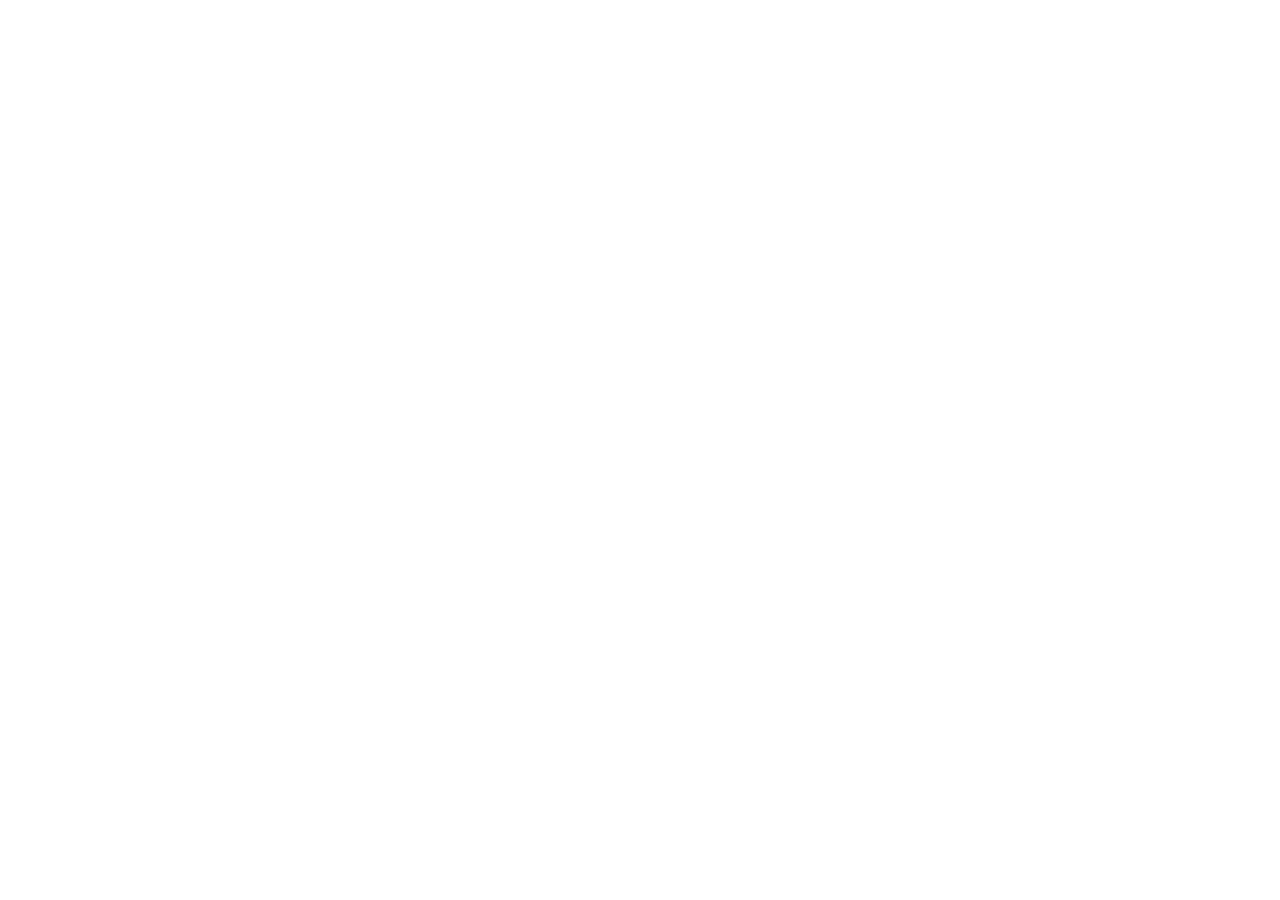
==== main.html @ 59b24998 "Initial commit" ====
<!DOCTYPE html>
<html lang="en">
  <head>
    <meta charset="UTF-8" />
    <meta http-equiv="X-UA-Compatible" content="IE=edge" />
    <meta name="viewport" content="width=device-width, initial-scale=1.0" />
    <title>Digital Clock</title>
    <link rel="stylesheet" href="style.css" class="stylesheet" />
  </head>
  <body>
    <script src="script.js"></script>
  </body>
</html>
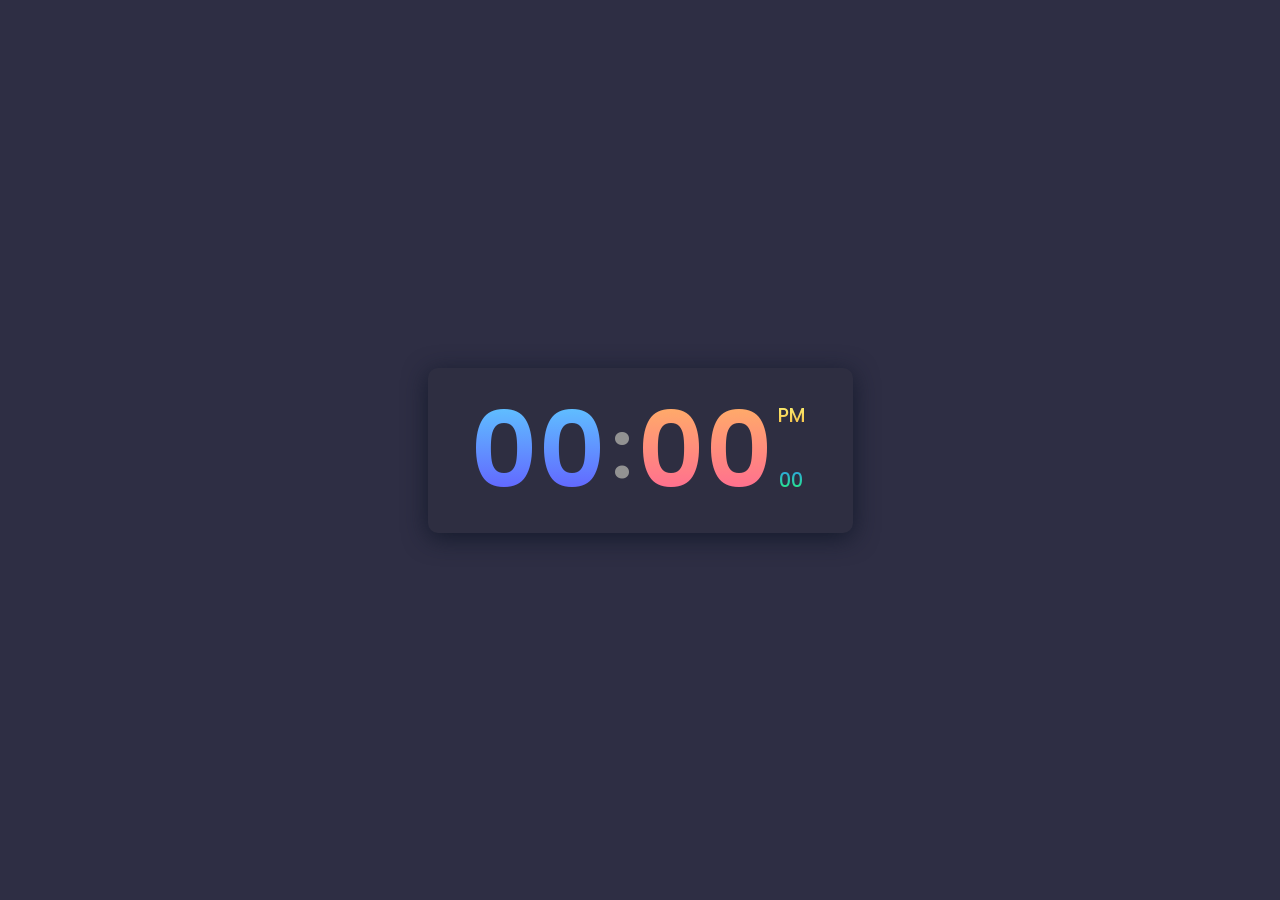
==== commit e92a486e: "Clock structure and style added" ====
--- a/main.html
+++ b/main.html
@@ -6,8 +6,23 @@
     <meta name="viewport" content="width=device-width, initial-scale=1.0" />
     <title>Digital Clock</title>
     <link rel="stylesheet" href="style.css" class="stylesheet" />
+    <link
+      rel="stylesheet"
+      href="https://unicons.iconscout.com/release/v4.0.8/css/line.css"
+    />
   </head>
   <body>
+    <div class="digital-clock">
+      <div class="time">
+        <span class="hour">00</span>
+        <span class="dots">:</span>
+        <span class="minutes">00</span>
+        <div class="right-side">
+          <span class="period">PM</span>
+          <span class="seconds">00</span>
+        </div>
+      </div>
+    </div>
     <script src="script.js"></script>
   </body>
 </html>
--- a/style.css
+++ b/style.css
@@ -0,0 +1,103 @@
+@import url("https://fonts.googleapis.com/css2?family=Poppins:ital,wght@0,100;0,200;0,300;0,400;0,500;0,600;0,700;0,800;0,900;1,100;1,200;1,300;1,400;1,500;1,600;1,700;1,800;1,900&family=Raleway:wght@800&display=swap");
+
+* {
+  margin: 0;
+  padding: 0;
+  box-sizing: border-box;
+  font-family: "Poppins", sans-serif;
+}
+
+body {
+  min-height: 100vh;
+  display: flex;
+  justify-content: center;
+  align-items: center;
+  background: #2e2e44;
+}
+
+.digital-clock {
+  position: relative;
+  color: #fff;
+  background: #2e2e41;
+  width: 425px;
+  padding: 20px 45px;
+  box-shadow: 0 5px 25px rgba(14, 21, 37, 0.8);
+  border-radius: 10px;
+  display: flex;
+  justify-content: center;
+  align-items: center;
+}
+
+.time {
+  position: relative;
+  display: flex;
+  justify-content: center;
+  align-items: center;
+}
+
+.hour,
+.dots,
+.minutes {
+  display: flex;
+  justify-content: center;
+  align-items: center;
+  font-weight: 600;
+  padding: 0 10px;
+  line-height: 125px;
+}
+
+.hour,
+.minutes {
+  font-size: 6.5em;
+  width: 125px;
+}
+
+.dots {
+  font-size: 5em;
+  color: #929292;
+}
+
+.hour {
+  background: -webkit-linear-gradient(90deg, #634dff, #5fd4ff);
+  -webkit-text-fill-color: transparent;
+  -webkit-background-clip: text;
+  background-clip: text;
+}
+
+.minutes {
+  background: -webkit-linear-gradient(90deg, #ff5e9a, #ffb960);
+  -webkit-text-fill-color: transparent;
+  -webkit-background-clip: text;
+  background-clip: text;
+}
+
+.right-side {
+  position: relative;
+  display: flex;
+  justify-content: center;
+  align-items: center;
+  flex-direction: column;
+  margin-left: 10px;
+}
+
+.period,
+.seconds {
+  font-size: 1.2em;
+  font-weight: 500;
+}
+
+.period {
+  transform: translateY(-20px);
+  background: -webkit-linear-gradient(90deg, #f7b63f, #faf879);
+  -webkit-text-fill-color: transparent;
+  -webkit-background-clip: text;
+  background-clip: text;
+}
+
+.seconds {
+  transform: translateY(16px);
+  background: -webkit-linear-gradient(90deg, #24ff6d, #2f93f1);
+  -webkit-text-fill-color: transparent;
+  -webkit-background-clip: text;
+  background-clip: text;
+}
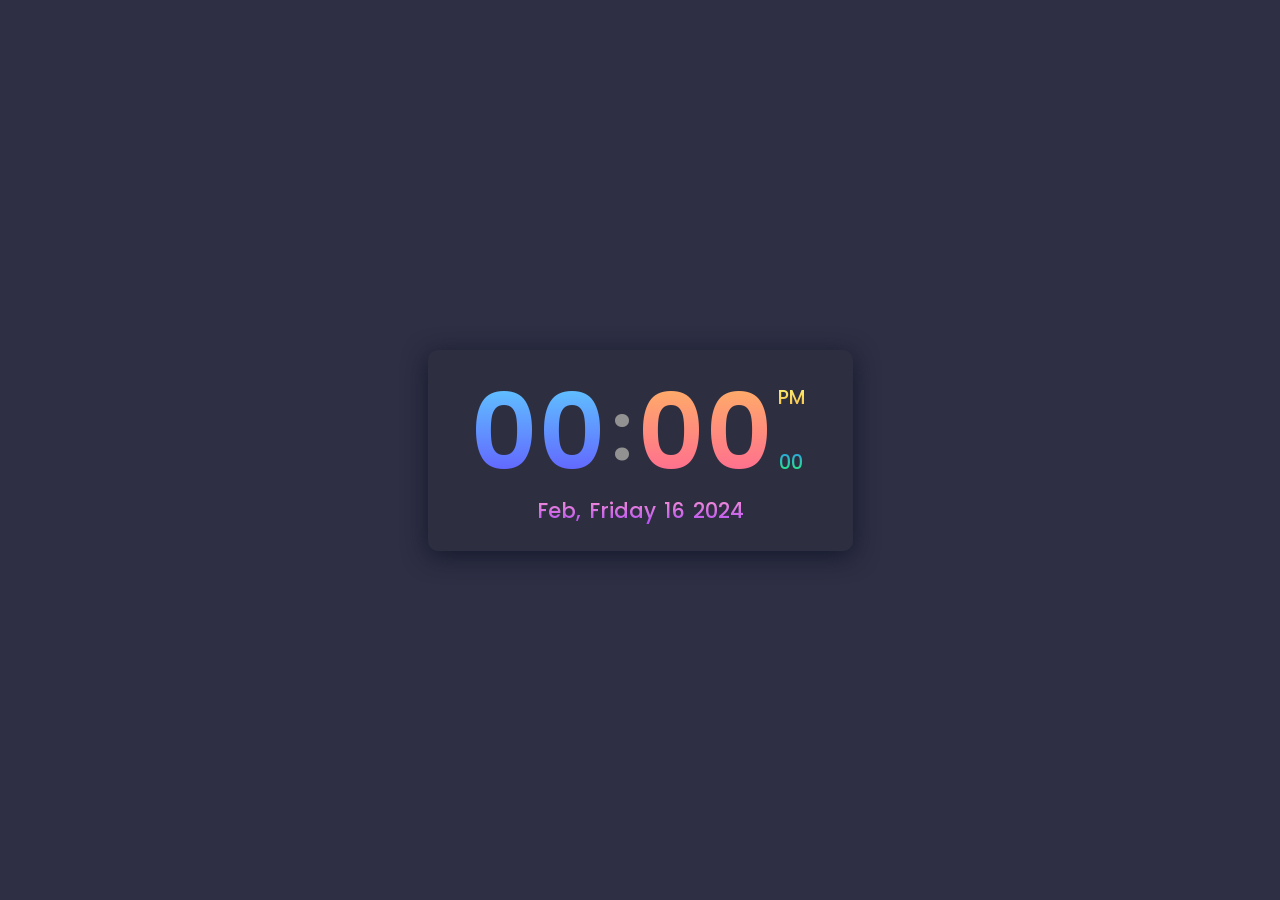
==== commit 8605df3a: "Calendar template and styling added" ====
--- a/main.html
+++ b/main.html
@@ -22,6 +22,12 @@
           <span class="seconds">00</span>
         </div>
       </div>
+      <div class="calendar">
+        <span class="month-name">Feb</span>,
+        <span class="day-name">Friday</span>
+        <span class="day-number">16</span>
+        <span class="year">2024</span>
+      </div>
     </div>
     <script src="script.js"></script>
   </body>
--- a/style.css
+++ b/style.css
@@ -26,6 +26,7 @@
   display: flex;
   justify-content: center;
   align-items: center;
+  flex-direction: column;
 }
 
 .time {
@@ -101,3 +102,22 @@
   -webkit-background-clip: text;
   background-clip: text;
 }
+
+.calendar {
+  display: flex;
+  justify-content: center;
+  align-items: center;
+  font-size: 1.3em;
+  font-weight: 500;
+  margin-bottom: 5px;
+  background: -webkit-linear-gradient(90deg, #ae4af6, #ff98d1);
+  -webkit-text-fill-color: transparent;
+  -webkit-background-clip: text;
+  background-clip: text;
+}
+
+.day-name,
+.day-number,
+.year {
+  margin-left: 8px;
+}
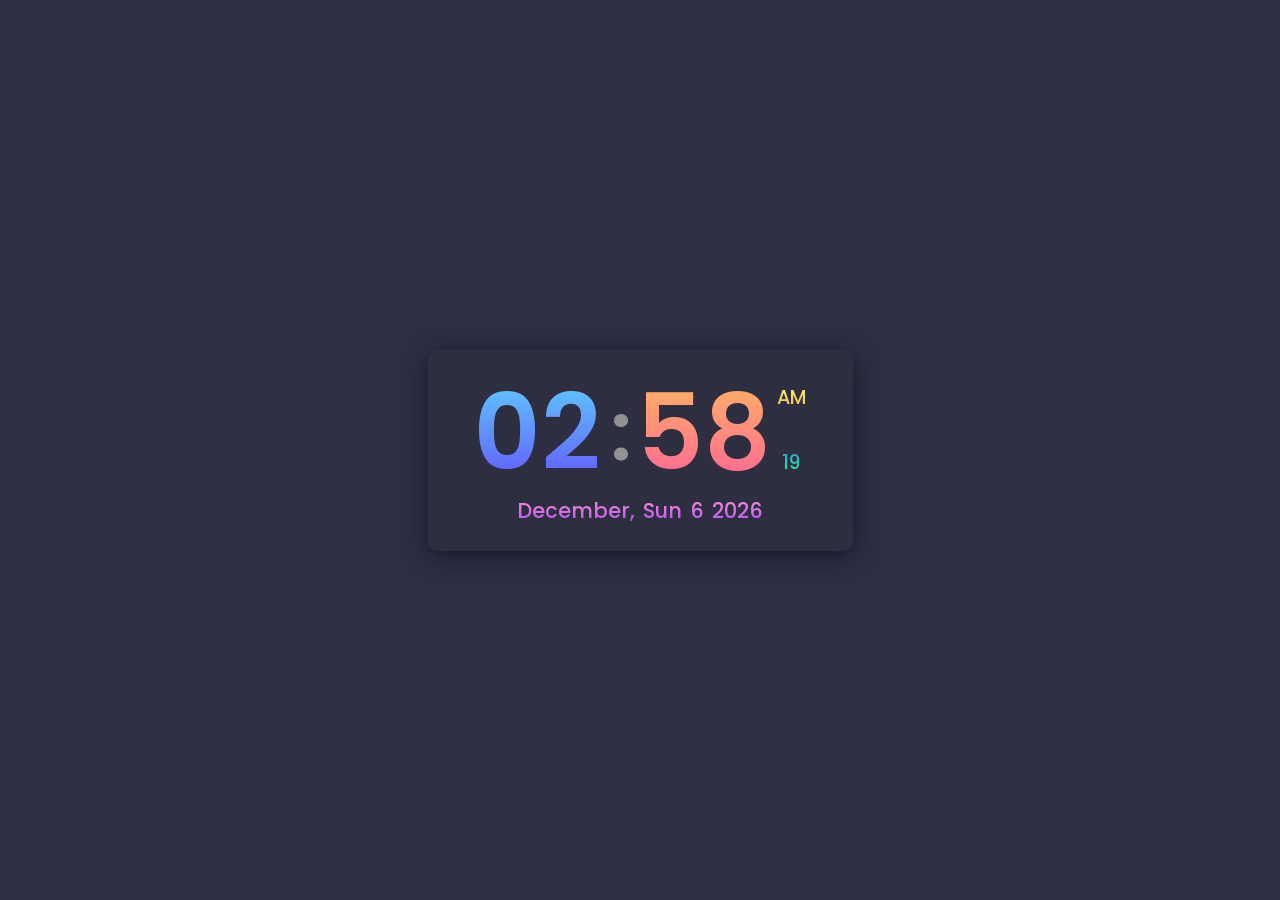
==== commit 2ec3c1e9: "Time/date JS update added" ====
--- a/main.html
+++ b/main.html
@@ -14,19 +14,19 @@
   <body>
     <div class="digital-clock">
       <div class="time">
-        <span class="hour">00</span>
+        <span class="hours">00</span>
         <span class="dots">:</span>
         <span class="minutes">00</span>
         <div class="right-side">
-          <span class="period">PM</span>
+          <span class="period">AM/PM</span>
           <span class="seconds">00</span>
         </div>
       </div>
       <div class="calendar">
-        <span class="month-name">Feb</span>,
-        <span class="day-name">Friday</span>
-        <span class="day-number">16</span>
-        <span class="year">2024</span>
+        <span class="month-name">Month</span>,
+        <span class="day-name">Day</span>
+        <span class="day-number">00</span>
+        <span class="year">0000</span>
       </div>
     </div>
     <script src="script.js"></script>
--- a/style.css
+++ b/style.css
@@ -36,7 +36,7 @@
   align-items: center;
 }
 
-.hour,
+.hours,
 .dots,
 .minutes {
   display: flex;
@@ -47,7 +47,7 @@
   line-height: 125px;
 }
 
-.hour,
+.hours,
 .minutes {
   font-size: 6.5em;
   width: 125px;
@@ -58,7 +58,7 @@
   color: #929292;
 }
 
-.hour {
+.hours {
   background: -webkit-linear-gradient(90deg, #634dff, #5fd4ff);
   -webkit-text-fill-color: transparent;
   -webkit-background-clip: text;
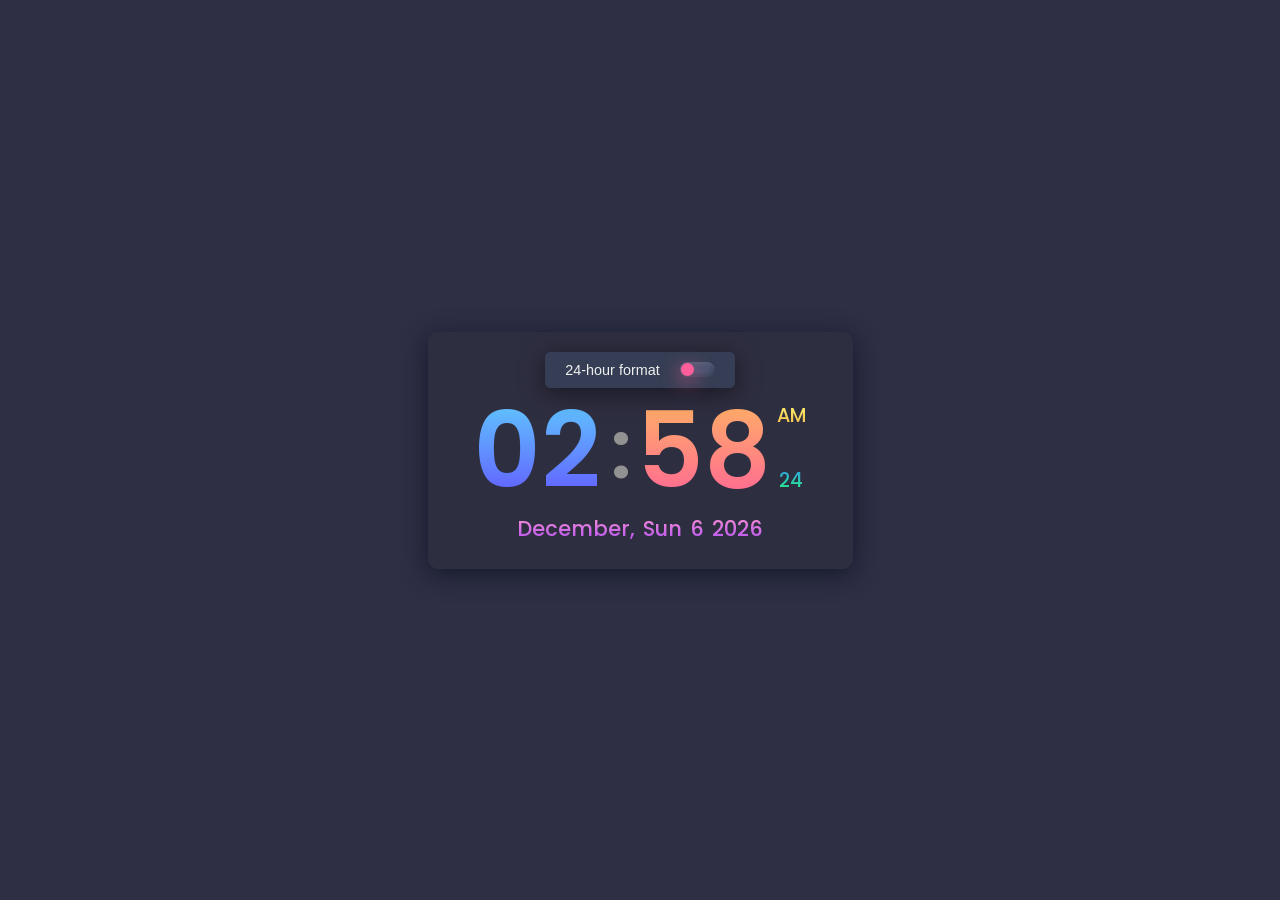
==== commit bf8d306d: "Time format (12/24h) switch added" ====
--- a/main.html
+++ b/main.html
@@ -8,11 +8,18 @@
     <link rel="stylesheet" href="style.css" class="stylesheet" />
     <link
       rel="stylesheet"
-      href="https://unicons.iconscout.com/release/v4.0.8/css/line.css"
+      href="https://unicons.iconscout.com/release/v4.0.8/css/solid.css"
     />
   </head>
   <body>
     <div class="digital-clock">
+      <i class="uis uis-ellipsis-v dot-menu"></i>
+      <ul class="dot-menu-selection">
+        <li class="dot-menu-option">
+          <span class="clock-format-text">24-hour format</span>
+          <div class="format-switch-btn" data-format="12"></div>
+        </li>
+      </ul>
       <div class="time">
         <span class="hours">00</span>
         <span class="dots">:</span>
--- a/style.css
+++ b/style.css
@@ -121,3 +121,68 @@
 .year {
   margin-left: 8px;
 }
+
+.dot-menu {
+  position: absolute;
+  top: 0;
+  right: 0;
+  margin: 10px;
+  color: #efefef;
+  font-size: 1.5em;
+  cursor: pointer;
+}
+
+.dot-menu-selection {
+  z-index: 999;
+  list-style: none;
+  background-color: #353e54;
+  padding: 10px 20px;
+  border-radius: 5px;
+  box-shadow: 0 5px 25px rgba(0, 0, 0, 0.5);
+}
+
+.dot-menu-option {
+  display: flex;
+  justify-content: center;
+  align-content: center;
+}
+
+.clock-format-text {
+  color: #efefef;
+  font-size: 0.9em;
+  margin-right: 20px;
+}
+
+.format-switch-btn {
+  width: 35px;
+  height: 15px;
+  background: #485470;
+  border-radius: 75px;
+  box-shadow: inset 2px 2px 4px rgba(255, 255, 255, 0.1),
+    inset -2px -2px 4px rgba(0, 0, 0, 0.2);
+  cursor: pointer;
+  display: flex;
+  justify-content: center;
+  align-content: center;
+  align-self: center;
+}
+
+.format-switch-btn:before {
+  content: "";
+  position: absolute;
+  width: 13px;
+  height: 13px;
+  margin-top: 1px;
+  background: #ff5e9a;
+  border-radius: 50%;
+  box-shadow: 0 5px 20px #ff5e9a;
+  transform: translateX(-10px);
+  transition: 0.25s ease-in-out;
+  transition-property: background, transform;
+}
+
+.format-switch-btn.active:before {
+  background: #0bff8d;
+  box-shadow: 0 5px 20px #0bff8d;
+  transform: translateX(10px);
+}
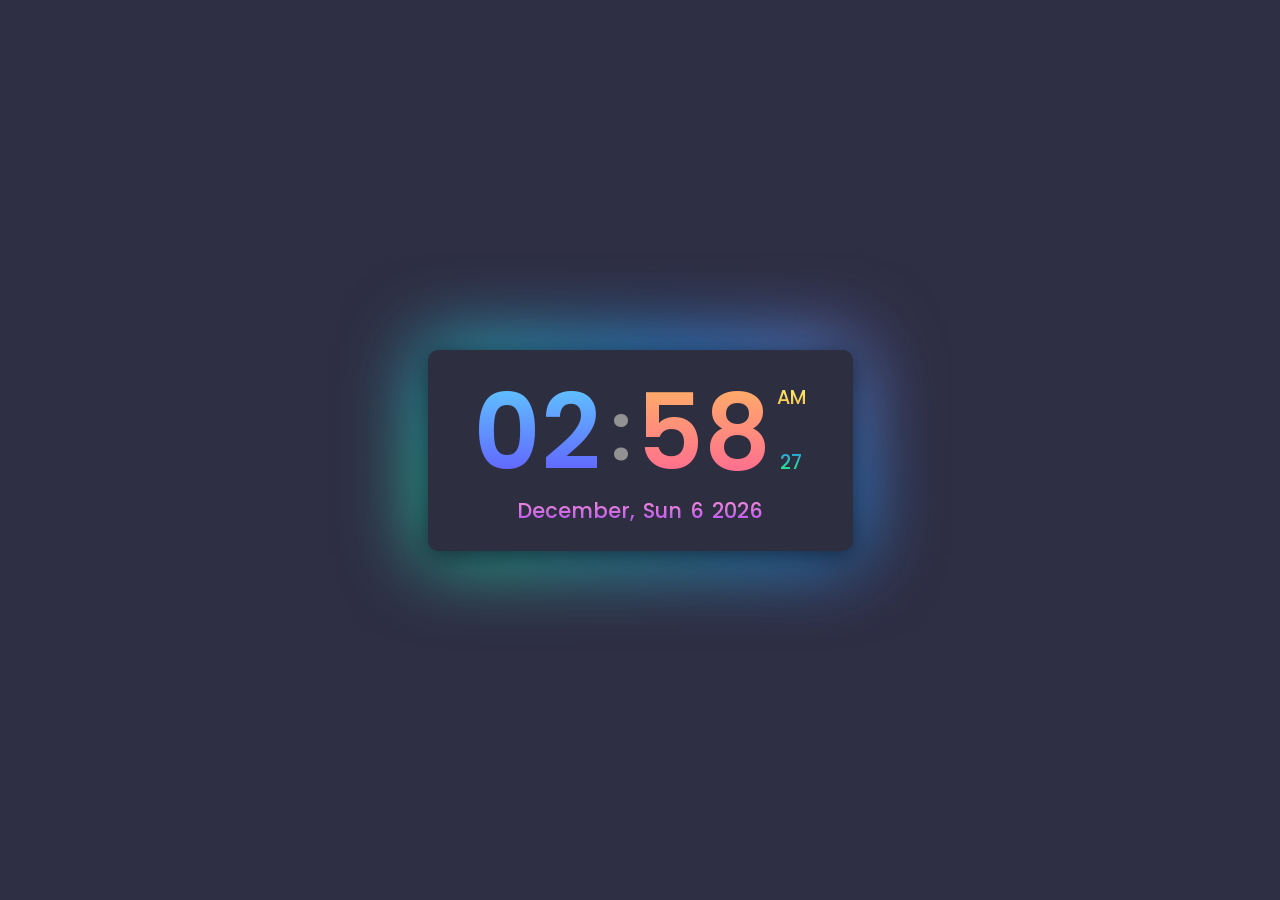
==== commit 906931f3: "Dot menu functionality + animated shadow" ====
--- a/main.html
+++ b/main.html
@@ -13,11 +13,15 @@
   </head>
   <body>
     <div class="digital-clock">
-      <i class="uis uis-ellipsis-v dot-menu"></i>
-      <ul class="dot-menu-selection">
-        <li class="dot-menu-option">
-          <span class="clock-format-text">24-hour format</span>
-          <div class="format-switch-btn" data-format="12"></div>
+      <i class="uis uis-ellipsis-v dot-menu" id="active-menu"></i>
+      <ul class="dot-menu-selection" id="active-menu">
+        <li class="dot-menu-option" id="active-menu">
+          <span class="clock-format-text" id="active-menu">24-hour format</span>
+          <div
+            class="format-switch-btn"
+            data-format="12"
+            id="active-menu"
+          ></div>
         </li>
       </ul>
       <div class="time">
--- a/style.css
+++ b/style.css
@@ -29,6 +29,32 @@
   flex-direction: column;
 }
 
+.digital-clock:before {
+  content: "";
+  position: absolute;
+  background: linear-gradient(45deg, #24ff6d, #2f93f1, #ff5e9a);
+  background-size: 200% 200%;
+  top: -5px;
+  right: -5px;
+  bottom: -5px;
+  left: -5px;
+  z-index: -1;
+  filter: blur(40px);
+  animation: glowing 10s ease infinite;
+}
+
+@keyframes glowing {
+  0% {
+    background-position: 0 50%;
+  }
+  50% {
+    background-position: 100% 50%;
+  }
+  100% {
+    background-position: 0% 100%;
+  }
+}
+
 .time {
   position: relative;
   display: flex;
@@ -134,11 +160,22 @@
 
 .dot-menu-selection {
   z-index: 999;
+  position: absolute;
+  top: 7px;
+  right: 5px;
   list-style: none;
   background-color: #353e54;
   padding: 10px 20px;
   border-radius: 5px;
   box-shadow: 0 5px 25px rgba(0, 0, 0, 0.5);
+  visibility: hidden;
+  opacity: 0;
+  transition: 0.3 ease;
+}
+
+.dot-menu-selection.active {
+  visibility: visible;
+  opacity: 1;
 }
 
 .dot-menu-option {
